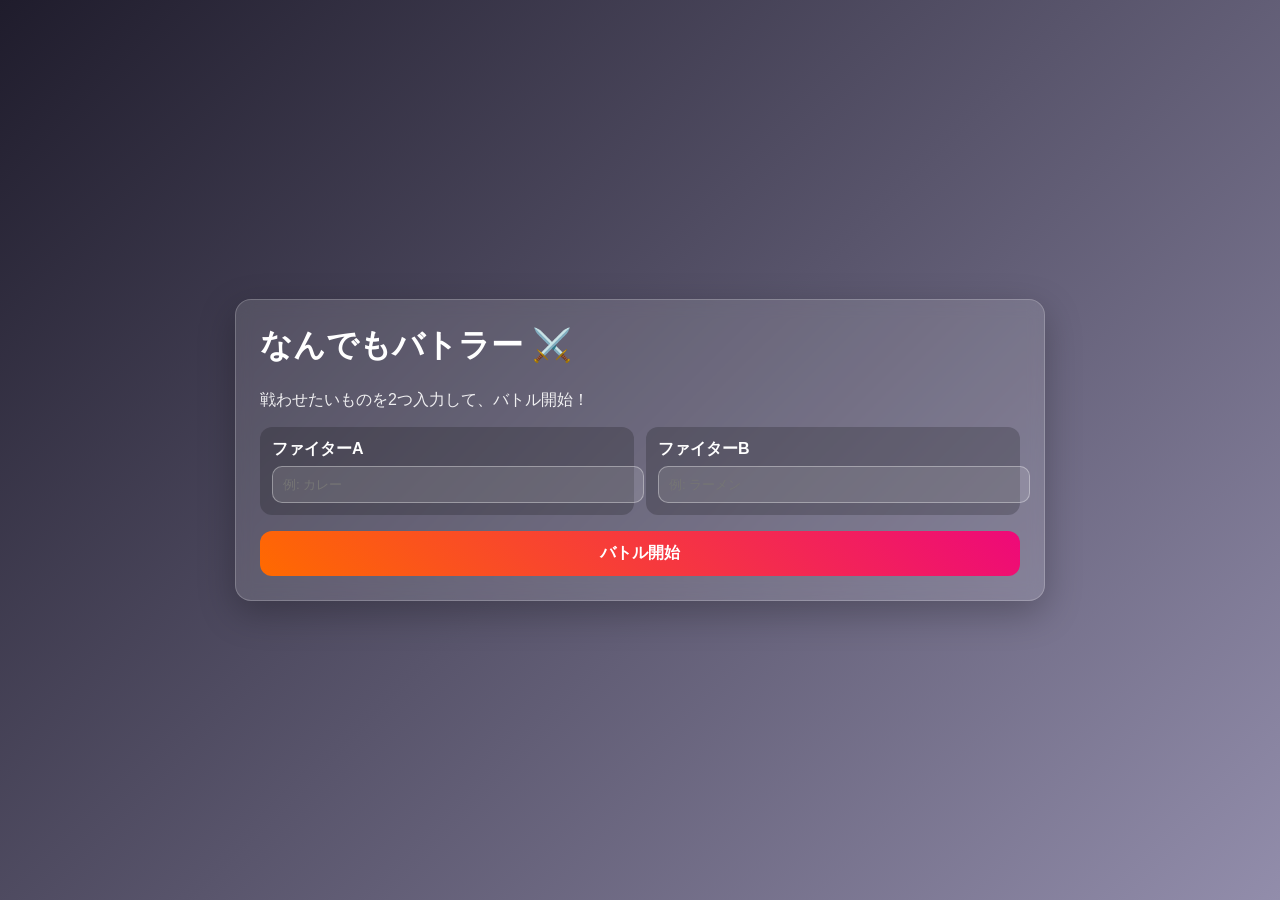
==== index.html @ 02690dd0 "feat: add anything-battle web app" ====
<!doctype html>
<html lang="ja">
  <head>
    <meta charset="UTF-8" />
    <meta name="viewport" content="width=device-width, initial-scale=1.0" />
    <title>なんでもバトラー</title>
    <link rel="stylesheet" href="style.css" />
  </head>
  <body>
    <main class="app">
      <h1>なんでもバトラー ⚔️</h1>
      <p class="lead">戦わせたいものを2つ入力して、バトル開始！</p>

      <section class="fighters">
        <div class="card">
          <label for="fighterA">ファイターA</label>
          <input id="fighterA" type="text" placeholder="例: カレー" />
        </div>
        <div class="card">
          <label for="fighterB">ファイターB</label>
          <input id="fighterB" type="text" placeholder="例: ラーメン" />
        </div>
      </section>

      <button id="battleBtn">バトル開始</button>

      <section id="result" class="result hidden" aria-live="polite"></section>
      <section id="log" class="log hidden"></section>
    </main>

    <script src="script.js"></script>
  </body>
</html>
---- style.css ----
:root {
  color-scheme: light dark;
  font-family: "Hiragino Kaku Gothic ProN", "Yu Gothic", sans-serif;
}

body {
  margin: 0;
  min-height: 100vh;
  display: grid;
  place-items: center;
  background: linear-gradient(135deg, #1f1c2c, #928dab);
}

.app {
  width: min(760px, 92vw);
  background: rgba(255, 255, 255, 0.12);
  backdrop-filter: blur(8px);
  border: 1px solid rgba(255, 255, 255, 0.2);
  border-radius: 16px;
  padding: 24px;
  color: #fff;
  box-shadow: 0 12px 36px rgba(0, 0, 0, 0.25);
}

h1 { margin-top: 0; }
.lead { opacity: 0.9; }

.fighters {
  display: grid;
  grid-template-columns: repeat(auto-fit, minmax(220px, 1fr));
  gap: 12px;
}

.card {
  padding: 12px;
  border-radius: 12px;
  background: rgba(0, 0, 0, 0.2);
}

label { display: block; margin-bottom: 6px; font-weight: 700; }
input {
  width: 100%;
  padding: 10px;
  border-radius: 10px;
  border: 1px solid rgba(255,255,255,0.35);
  background: rgba(255,255,255,0.12);
  color: #fff;
}

button {
  margin-top: 16px;
  width: 100%;
  padding: 12px;
  border: none;
  border-radius: 12px;
  font-size: 1rem;
  font-weight: 700;
  cursor: pointer;
  background: linear-gradient(45deg, #ff6a00, #ee0979);
  color: white;
}

.result, .log {
  margin-top: 14px;
  padding: 14px;
  border-radius: 12px;
  background: rgba(0,0,0,0.25);
}

.result { font-size: 1.05rem; }
.hidden { display: none; }

.log ul { margin: 0; padding-left: 1.1rem; }
.log li { margin: 0.35rem 0; }
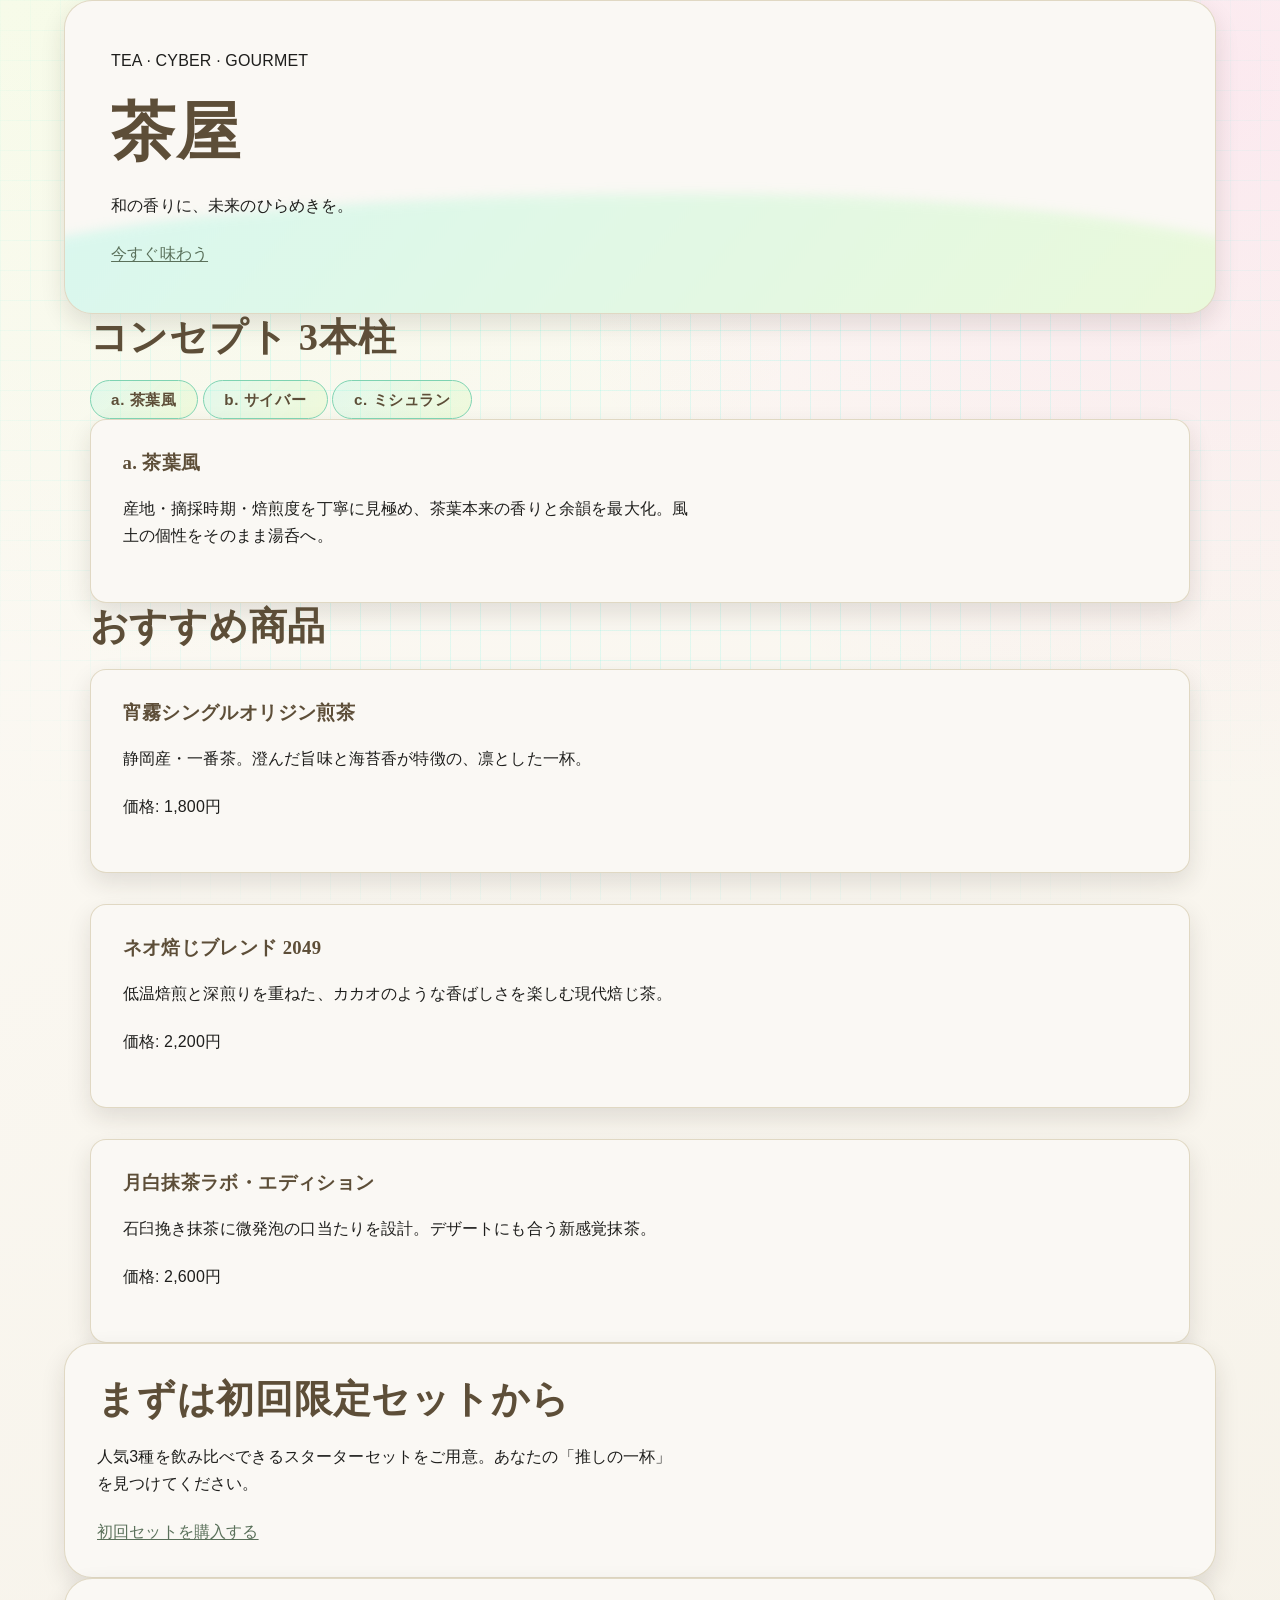
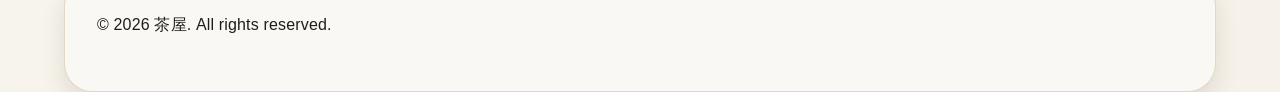
==== commit c6c6f03d: "Integrate layout with stylesheet and interaction hooks" ====
--- a/index.html
+++ b/index.html
@@ -1,32 +1,75 @@
-<!doctype html>
+<!DOCTYPE html>
 <html lang="ja">
   <head>
     <meta charset="UTF-8" />
     <meta name="viewport" content="width=device-width, initial-scale=1.0" />
-    <title>なんでもバトラー</title>
-    <link rel="stylesheet" href="style.css" />
+    <title>茶屋 - 和と未来が出会う一杯</title>
+    <link rel="stylesheet" href="styles.css" />
   </head>
   <body>
-    <main class="app">
-      <h1>なんでもバトラー ⚔️</h1>
-      <p class="lead">戦わせたいものを2つ入力して、バトル開始！</p>
+    <header class="hero" id="top">
+      <div class="wrap">
+        <p class="eyebrow">TEA · CYBER · GOURMET</p>
+        <h1>茶屋</h1>
+        <p>和の香りに、未来のひらめきを。</p>
+        <a href="#cta">今すぐ味わう</a>
+      </div>
+    </header>
 
-      <section class="fighters">
-        <div class="card">
-          <label for="fighterA">ファイターA</label>
-          <input id="fighterA" type="text" placeholder="例: カレー" />
+    <main class="wrap">
+      <section aria-labelledby="concept-title">
+        <h2 id="concept-title">コンセプト 3本柱</h2>
+        <div role="tablist" aria-label="コンセプト切替">
+          <button class="concept-tab" data-concept-tab="a" aria-selected="true">a. 茶葉風</button>
+          <button class="concept-tab" data-concept-tab="b" aria-selected="false">b. サイバー</button>
+          <button class="concept-tab" data-concept-tab="c" aria-selected="false">c. ミシュラン</button>
         </div>
-        <div class="card">
-          <label for="fighterB">ファイターB</label>
-          <input id="fighterB" type="text" placeholder="例: ラーメン" />
+
+        <article class="card concept-panel" id="concept-a" data-concept-panel="a">
+          <h3>a. 茶葉風</h3>
+          <p>産地・摘採時期・焙煎度を丁寧に見極め、茶葉本来の香りと余韻を最大化。風土の個性をそのまま湯呑へ。</p>
+        </article>
+        <article class="card concept-panel" id="concept-b" data-concept-panel="b" hidden>
+          <h3>b. サイバー</h3>
+          <p>温度・抽出秒数・濃度設計をデータ化し、毎回ブレのない理想の一杯を実現。伝統にテクノロジーの精度を重ねます。</p>
+        </article>
+        <article class="card concept-panel" id="concept-c" data-concept-panel="c" hidden>
+          <h3>c. ミシュラン</h3>
+          <p>料理とのペアリングを前提に、甘味・旨味・渋味のバランスを設計。コースのように楽しめるお茶体験を提案します。</p>
+        </article>
+      </section>
+
+      <section aria-labelledby="products-title">
+        <h2 id="products-title">おすすめ商品</h2>
+        <div class="grid">
+          <article class="card product-card" data-product-card>
+            <h3>宵霧シングルオリジン煎茶</h3>
+            <p>静岡産・一番茶。澄んだ旨味と海苔香が特徴の、凛とした一杯。</p>
+            <p>価格: 1,800円</p>
+          </article>
+          <article class="card product-card" data-product-card>
+            <h3>ネオ焙じブレンド 2049</h3>
+            <p>低温焙煎と深煎りを重ねた、カカオのような香ばしさを楽しむ現代焙じ茶。</p>
+            <p>価格: 2,200円</p>
+          </article>
+          <article class="card product-card" data-product-card>
+            <h3>月白抹茶ラボ・エディション</h3>
+            <p>石臼挽き抹茶に微発泡の口当たりを設計。デザートにも合う新感覚抹茶。</p>
+            <p>価格: 2,600円</p>
+          </article>
         </div>
       </section>
 
-      <button id="battleBtn">バトル開始</button>
+      <section id="cta" class="cta" aria-labelledby="cta-title">
+        <h2 id="cta-title">まずは初回限定セットから</h2>
+        <p>人気3種を飲み比べできるスターターセットをご用意。あなたの「推しの一杯」を見つけてください。</p>
+        <a href="#top">初回セットを購入する</a>
+      </section>
+    </main>
 
-      <section id="result" class="result hidden" aria-live="polite"></section>
-      <section id="log" class="log hidden"></section>
-    </main>
+    <footer class="footer">
+      <p>&copy; 2026 茶屋. All rights reserved.</p>
+    </footer>
 
     <script src="script.js"></script>
   </body>
--- a/styles.css
+++ b/styles.css
@@ -0,0 +1,259 @@
+:root {
+  --tea-50: #f6f2e9;
+  --tea-100: #ece4d3;
+  --tea-200: #d7c9a7;
+  --tea-300: #baa978;
+  --tea-400: #8f7a57;
+  --tea-500: #5d4e38;
+  --ink-900: #1e1e1c;
+  --linen: #fdfbf6;
+  --neon-cyan: #4ef6e2;
+  --neon-lime: #b8ff65;
+  --neon-pink: #ff5fcf;
+  --grid-line: color-mix(in srgb, var(--neon-cyan) 15%, transparent);
+
+  --radius-lg: 28px;
+  --radius-md: 16px;
+  --shadow-soft: 0 10px 24px rgb(40 32 24 / 12%);
+  --shadow-neon: 0 0 0 1px rgb(78 246 226 / 35%), 0 0 24px rgb(78 246 226 / 18%);
+
+  --font-sans: "Avenir Next", "Helvetica Neue", "Noto Sans JP", sans-serif;
+  --font-serif: "Didot", "Bodoni MT", "Times New Roman", serif;
+
+  --space-2xs: clamp(0.4rem, 0.5vw, 0.55rem);
+  --space-xs: clamp(0.7rem, 1vw, 0.95rem);
+  --space-sm: clamp(1rem, 1.6vw, 1.4rem);
+  --space-md: clamp(1.4rem, 2.4vw, 2.2rem);
+  --space-lg: clamp(2rem, 4vw, 3.6rem);
+  --space-xl: clamp(3.2rem, 6vw, 6rem);
+
+  --measure: min(72rem, 92vw);
+}
+
+*,
+*::before,
+*::after {
+  box-sizing: border-box;
+}
+
+html {
+  scroll-behavior: smooth;
+}
+
+body {
+  margin: 0;
+  color: var(--ink-900);
+  background:
+    radial-gradient(120% 90% at 12% -10%, rgb(184 255 101 / 12%), transparent 55%),
+    radial-gradient(90% 70% at 95% 5%, rgb(255 95 207 / 10%), transparent 60%),
+    linear-gradient(160deg, var(--linen), var(--tea-50));
+  font-family: var(--font-sans);
+  line-height: 1.7;
+  letter-spacing: 0.01em;
+  min-height: 100vh;
+}
+
+body::before {
+  content: "";
+  position: fixed;
+  inset: 0;
+  pointer-events: none;
+  z-index: -1;
+  background-image:
+    linear-gradient(var(--grid-line) 1px, transparent 1px),
+    linear-gradient(90deg, var(--grid-line) 1px, transparent 1px);
+  background-size: 30px 30px;
+  mask-image: radial-gradient(circle at 50% 35%, black 45%, transparent 90%);
+}
+
+main,
+section,
+header,
+footer {
+  width: var(--measure);
+  margin-inline: auto;
+}
+
+header,
+section,
+footer {
+  position: relative;
+  padding-inline: clamp(1rem, 2vw, 2rem);
+}
+
+header {
+  padding-top: var(--space-xl);
+  padding-bottom: var(--space-lg);
+}
+
+.hero,
+.card,
+.feature,
+.cta,
+footer {
+  background: color-mix(in srgb, white 74%, var(--tea-100));
+  border-radius: var(--radius-lg);
+  border: 1px solid color-mix(in srgb, var(--tea-300) 40%, transparent);
+  box-shadow: var(--shadow-soft);
+}
+
+.hero {
+  overflow: clip;
+  padding: clamp(1.4rem, 4vw, 3.2rem);
+}
+
+.hero::before {
+  content: "";
+  position: absolute;
+  inset: auto -14% -32% -10%;
+  height: 70%;
+  border-radius: 52% 48% 60% 40% / 42% 56% 44% 58%;
+  background: linear-gradient(130deg, rgb(78 246 226 / 20%), rgb(184 255 101 / 20%));
+  filter: blur(6px);
+  z-index: 0;
+}
+
+h1,
+h2,
+h3 {
+  margin: 0 0 var(--space-sm);
+  color: var(--tea-500);
+  font-family: var(--font-serif);
+  font-weight: 600;
+  letter-spacing: 0.02em;
+  line-height: 1.2;
+}
+
+h1 {
+  font-size: clamp(2rem, 5vw, 4rem);
+}
+
+h2 {
+  font-size: clamp(1.5rem, 3vw, 2.4rem);
+}
+
+p,
+li {
+  margin: 0 0 var(--space-sm);
+  max-width: 65ch;
+}
+
+a {
+  color: color-mix(in srgb, var(--tea-500) 80%, var(--neon-cyan));
+  text-decoration-thickness: 0.08em;
+  text-underline-offset: 0.14em;
+}
+
+a:hover,
+a:focus-visible {
+  color: var(--neon-pink);
+}
+
+nav ul {
+  list-style: none;
+  margin: 0;
+  padding: 0;
+  display: flex;
+  flex-wrap: wrap;
+  gap: var(--space-xs);
+}
+
+button,
+.btn,
+a.btn {
+  appearance: none;
+  border: 1px solid color-mix(in srgb, var(--neon-cyan) 55%, var(--tea-300));
+  background: linear-gradient(135deg, rgb(78 246 226 / 12%), rgb(184 255 101 / 14%));
+  color: var(--tea-500);
+  border-radius: 999px;
+  padding: 0.7em 1.35em;
+  font: 600 0.95rem/1 var(--font-sans);
+  letter-spacing: 0.04em;
+  cursor: pointer;
+  transition: transform 180ms ease, box-shadow 180ms ease, border-color 180ms ease;
+}
+
+button:hover,
+button:focus-visible,
+.btn:hover,
+.btn:focus-visible {
+  transform: translateY(-2px);
+  box-shadow: var(--shadow-neon);
+  border-color: var(--neon-cyan);
+}
+
+.grid {
+  display: grid;
+  gap: var(--space-md);
+  grid-template-columns: repeat(12, minmax(0, 1fr));
+}
+
+.grid > * {
+  grid-column: span 12;
+}
+
+.card,
+.feature,
+.cta,
+footer {
+  padding: clamp(1.1rem, 3vw, 2rem);
+}
+
+.card,
+.feature {
+  border-radius: var(--radius-md);
+}
+
+blockquote {
+  margin: var(--space-md) 0;
+  padding: var(--space-sm) var(--space-md);
+  border-inline-start: 3px solid var(--neon-cyan);
+  background: color-mix(in srgb, var(--tea-100) 65%, white);
+  border-radius: 0 var(--radius-md) var(--radius-md) 0;
+}
+
+img,
+video {
+  max-width: 100%;
+  height: auto;
+  border-radius: var(--radius-md);
+}
+
+@media (min-width: 720px) {
+  .span-6 {
+    grid-column: span 6;
+  }
+
+  .span-4 {
+    grid-column: span 4;
+  }
+
+  .hero {
+    padding: clamp(2rem, 3.6vw, 4rem);
+  }
+}
+
+@media (min-width: 1040px) {
+  .hero {
+    display: grid;
+    grid-template-columns: 1.1fr 0.9fr;
+    gap: var(--space-lg);
+    align-items: center;
+  }
+
+  .hero > * {
+    position: relative;
+    z-index: 1;
+  }
+}
+
+@media (prefers-reduced-motion: reduce) {
+  *,
+  *::before,
+  *::after {
+    animation-duration: 1ms !important;
+    animation-iteration-count: 1 !important;
+    transition-duration: 1ms !important;
+    scroll-behavior: auto !important;
+  }
+}
